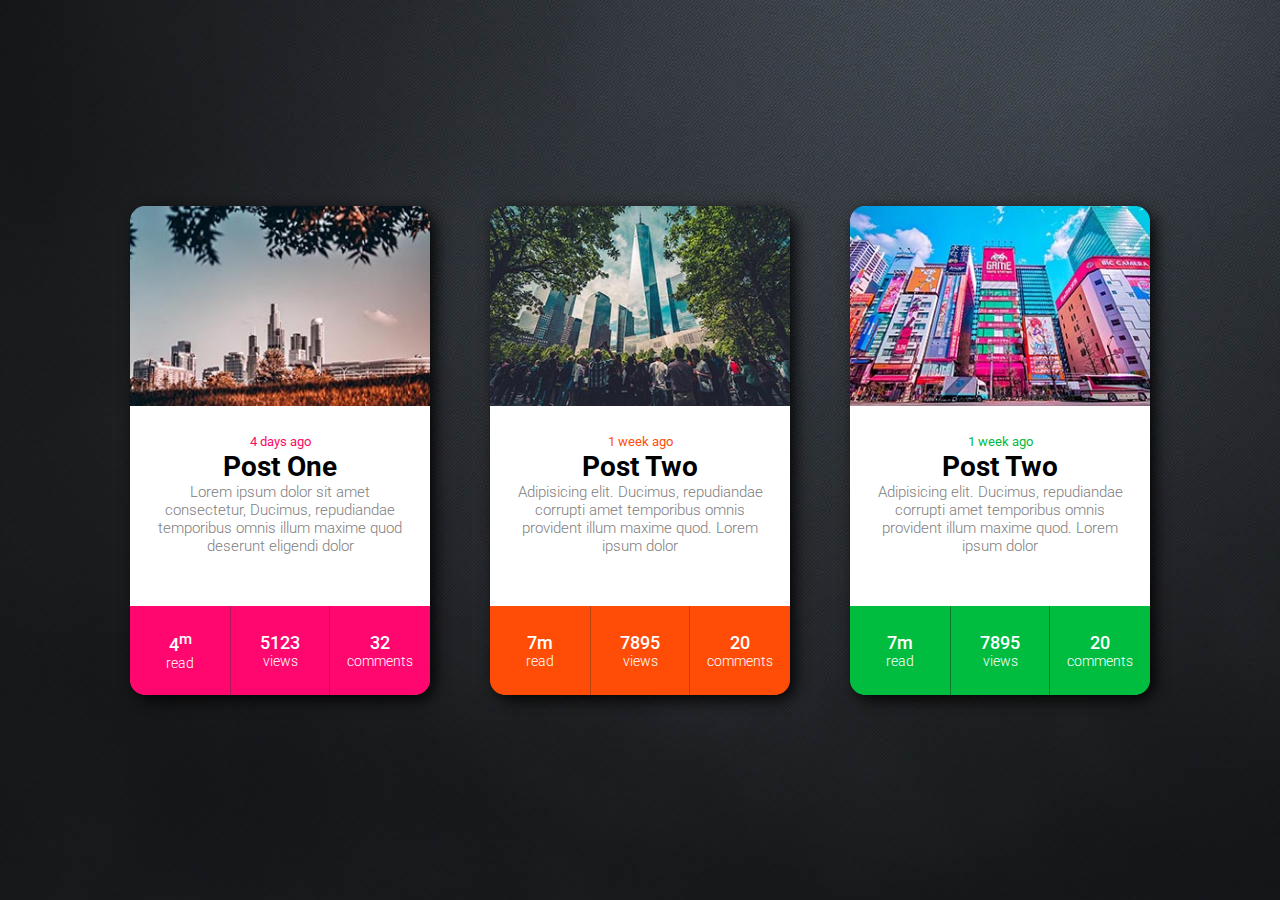
==== card-hover-effect/index.html @ f496489e "card-hover-effect" ====
<!DOCTYPE html>
<html lang="en">
<head>
    <meta charset="UTF-8">
    <meta http-equiv="X-UA-Compatible" content="IE=edge">
    <meta name="viewport" content="width=device-width, initial-scale=1.0">
    <title>Hover cards</title>
    <link rel="stylesheet" href="style.css">
</head>
<body>
    <section>
        <div class="card">
            <div class="card-image"></div>
            <div class="card-text">
                <span class="date">4 days ago</span>
                <h2>Post One</h2>
                <p>Lorem ipsum dolor sit amet consectetur, Ducimus, repudiandae temporibus omnis illum maxime quod deserunt eligendi dolor</p>
            </div>
            <div class="card-stats">
            <div class="stat">
                <div class="value">4<sup>m</sup></div>
                <div class="type">read</div>
            </div>
            <div class="stat border">
                <div class="value">5123</div>
                <div class="type">views</div>
            </div>
            <div class="stat">
                <div class="value">32</div>
                <div class="type">comments</div>
            </div>
            </div>
        </div>
      </section>
      <section>
        <div class="card">
            <div class="card-image2"></div>
            <div class="card-text2">
                <span class="date">1 week ago</span>
                <h2>Post Two</h2>
                <p>Adipisicing elit. Ducimus, repudiandae corrupti amet temporibus omnis provident illum maxime quod. Lorem ipsum dolor</p>
            </div>
            <div class="card-stats card2">
            <div class="stat">
                <div class="value">7m</div>
                <div class="type">read</div>
            </div>
            <div class="stat border2">
                <div class="value">7895</div>
                <div class="type">views</div>
            </div>
            <div class="stat">
                <div class="value">20</div>
                <div class="type">comments</div>
            </div>
            </div>
        </div>
      </section>
      <section>
        <div class="card">
            <div class="card-image3"></div>
            <div class="card-text3">
                <span class="date">1 week ago</span>
                <h2>Post Two</h2>
                <p>Adipisicing elit. Ducimus, repudiandae corrupti amet temporibus omnis provident illum maxime quod. Lorem ipsum dolor</p>
            </div>
            <div class="card-stats card3">
            <div class="stat">
                <div class="value">7m</div>
                <div class="type">read</div>
            </div>
            <div class="stat border3">
                <div class="value">7895</div>
                <div class="type">views</div>
            </div>
            <div class="stat">
                <div class="value">20</div>
                <div class="type">comments</div>
            </div>
            </div>
        </div>
      </section>
</body>
</html>
---- card-hover-effect/style.css ----
@import url('https://fonts.googleapis.com/css2?family=Roboto:wght@300;400;500;700&display=swap');

*{
    margin: 0;
    padding: 0;
    box-sizing: border-box;
}

body{
    width: 100vw;
    height: 100vh;
    display: flex;
    align-items: center;
    justify-content: center;
    background-image: url(./images/background.jpg);
    overflow: hidden;
}

/*configuraçoes card 1*/

.card{
    display: grid;
    grid-template-columns: 300px;
    grid-template-rows: 200px 200px 89px;
    grid-template-areas: "image" "text" "stats";
    font-family: 'Roboto', sans-serif;
    border-radius: 18px;
    background-color: #fff;
    box-shadow: 5px 5px 15px rgba(0, 0, 0, 0.9);
    text-align: center;
    transition: 0.5s ease;
    cursor: pointer;
    margin: 30px;
}

.card-image{
    grid-area: image;
    background-image: url(./images/img1.jpg);
    border-radius: 15px 15px 0 0;
    background-size: cover;
}

.card-text,
.card-text2,
.card-text3{
    grid-area: text;
    margin: 25px;
}

.card-text .date{
    color: rgb(255, 7, 100);
    font-size: 13px;
}

p{
    color: gray;
    font-size: 15px;
    font-weight: 300;
}

h2{
    margin-top: 0;
    font-size: 28px;
}

.card-stats{
    grid-area: stats; 
    display: grid;
    grid-template-columns: 1fr 1fr 1fr;
    grid-template-rows: 1fr;
    border-radius: 0 0 15px 15px;
    background: rgb(255, 7, 110);
}

.card-stats .stat{
    display: flex;
    align-items: center;
    justify-content: center;
    flex-direction: column;
    color: white;
    padding:10px;
}

.type{
    font-size: 14px;
    font-weight: 300;
}

.value{
    font-size: 18px;
    font-weight: 500;
}

.border{
    border-left: 1px solid rgb(172, 26, 87);
    border-right: 1px solid rgb(172, 26, 87);
}

.card:hover{
    transform: scale(1.1);
    box-shadow: 5px 5px 15px rgba(0, 0, 0, 0.6);
}

/*configuraçoes card 2*/

.card-image2{
    grid-area: image;
    background-image: url(./images/img2.jpg);
    border-radius: 15px 15px 0 0;
    background-size: cover;
}

.card-text2 .date{
    color: rgb(255, 77, 7);
    font-size: 13px;
}

.card2{
    background: rgb(255, 77, 7);
}

.border2{
   border-left: 1px solid rgb(185, 67, 20);
   border-right: 1px solid rgb(185, 67, 20);
}

/*configuraçoes card 3*/
.card-image3{
    grid-area: image;
    background-image: url(./images/img3.jpg);
    border-radius: 15px 15px 0 0;
    background-size: cover;
}

.card3{
    background: rgb(0, 189, 63);
}

.card-text3 .date{
    color: rgb(0, 187, 63);
    font-size: 13px;
}

.border3{
   border-left: 1px solid rgb(14, 122, 50);
   border-right: 1px solid rgb(14, 122, 50);
}
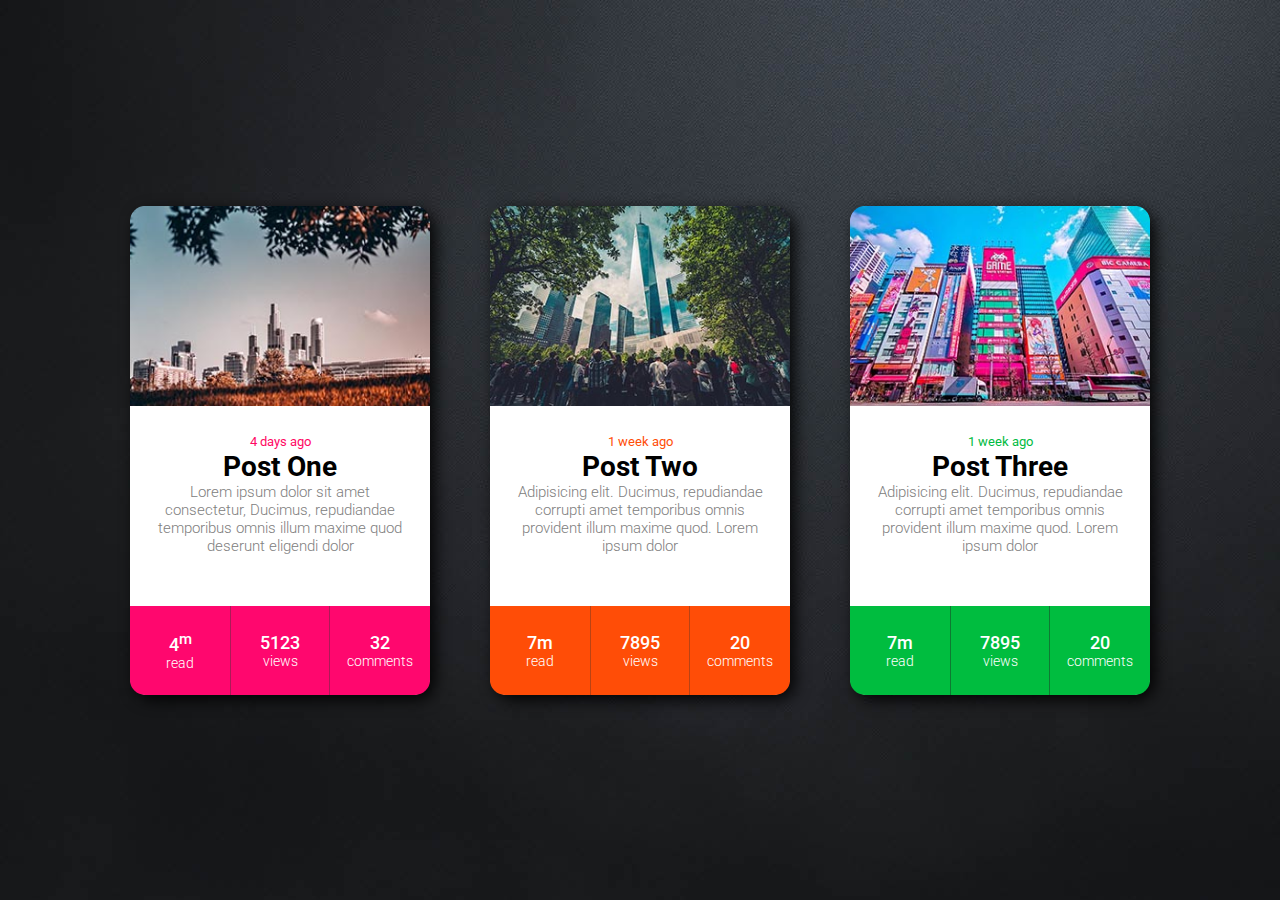
==== commit 5c8169fc: "landing-page-practices" ====
--- a/card-hover-effect/index.html
+++ b/card-hover-effect/index.html
@@ -8,7 +8,7 @@
     <link rel="stylesheet" href="style.css">
 </head>
 <body>
-    <section>
+    <section class="main-card">
         <div class="card">
             <div class="card-image"></div>
             <div class="card-text">
@@ -32,7 +32,7 @@
             </div>
         </div>
       </section>
-      <section>
+      <section class="main-card">
         <div class="card">
             <div class="card-image2"></div>
             <div class="card-text2">
@@ -56,12 +56,12 @@
             </div>
         </div>
       </section>
-      <section>
+      <section class="main-card">
         <div class="card">
             <div class="card-image3"></div>
             <div class="card-text3">
                 <span class="date">1 week ago</span>
-                <h2>Post Two</h2>
+                <h2>Post Three</h2>
                 <p>Adipisicing elit. Ducimus, repudiandae corrupti amet temporibus omnis provident illum maxime quod. Lorem ipsum dolor</p>
             </div>
             <div class="card-stats card3">
--- a/card-hover-effect/style.css
+++ b/card-hover-effect/style.css
@@ -144,4 +144,4 @@
 .border3{
    border-left: 1px solid rgb(14, 122, 50);
    border-right: 1px solid rgb(14, 122, 50);
-}+}
